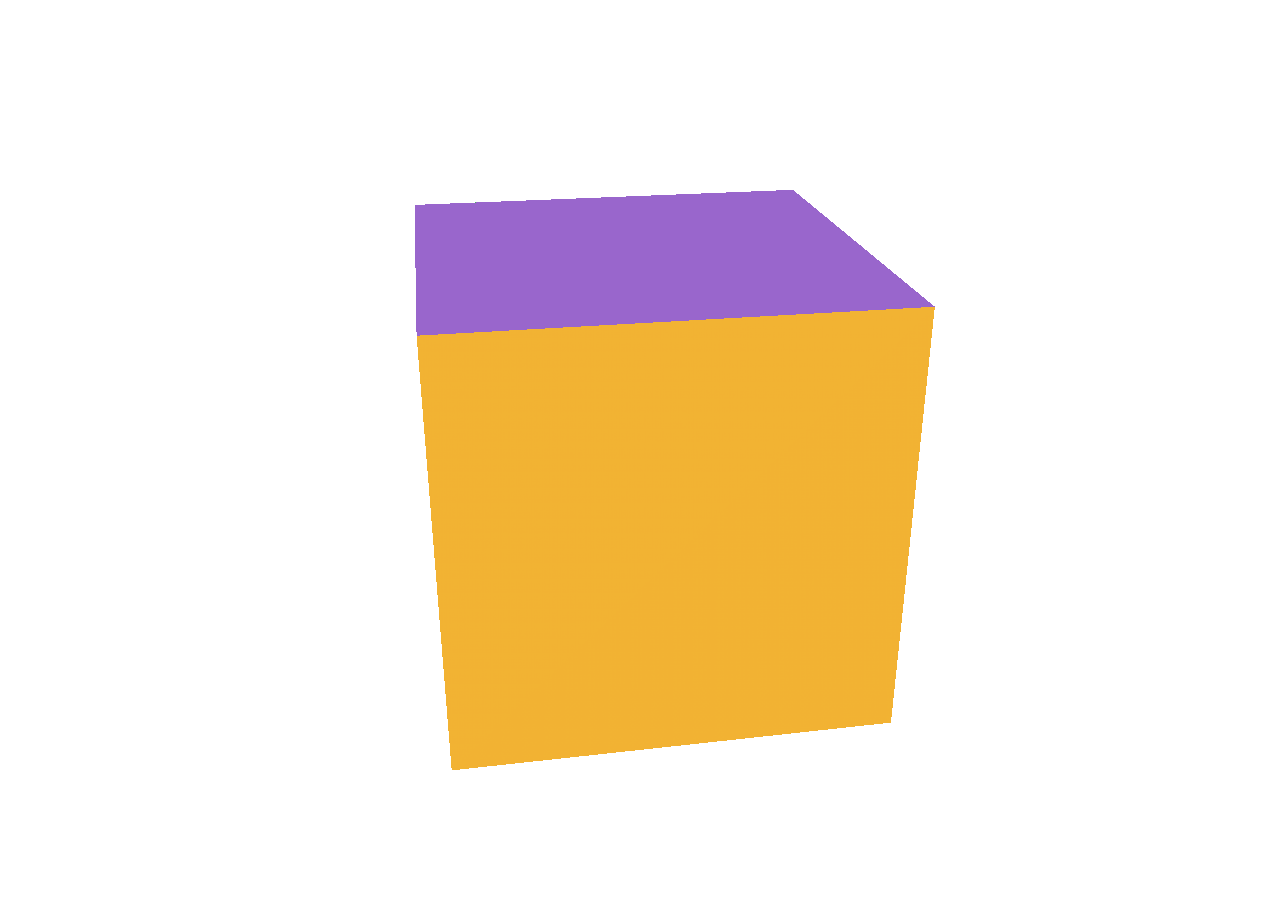
==== examples/a1-opengl-cube/web/index.html @ 6153bc11 "Examples A1 and A2 in raw OpenGL 3.3, browser tests and posters A1: a turning cube, set by the addre" ====
<!DOCTYPE html>
<html lang="en">
<head>
<meta charset="utf-8">
<meta name="viewport" content="width=device-width, initial-scale=1">
<title>Demo</title>
<!--
  slide-frame.html: the page of a demo compiled with Emscripten, made to be shown in a slide (an iframe).
  Copy it next to project.js / project.wasm / project.data as index.html, and adapt CONFIG below.

  The address of the iframe gives the settings:
    index.html?freq=2&model=bunny        arguments of the program: --freq 2 --model bunny
    &controls=freq,model,mode:lbs:drag   controls shown in the panel, in this order; mode:lbs:drag keeps
                                         only the buttons lbs and drag of the parameter mode
    &compact=1                           short labels, small panel
    &panel=tl|tr|bl|br                   corner of the panel (default tr)
    &build=name                          load name/project.js (several builds in one folder)
  The panel is built from the parameters the program declares (slide_bridge.hpp): their ranges, choices
  and labels come from slide_describe().

  The slide can drive the demo with postMessage (also from another origin):
    frame.contentWindow.postMessage({slide: {set: {freq: 3, mode: 'ds'}}}, '*')
    frame.contentWindow.postMessage({slide: {describe: true}}, '*')
  and the demo answers each change, and its start, with {slide: {ready|changed: ..., params: [...]}}.

  The arrow keys and Page Up/Down go to the deck even when the demo has the focus, and the PDF export of
  lhtml-site waits for the first frames (window.__lhtmlReady).
-->
<script>
  var CONFIG = {
    script: 'project.js',                  // the file produced by Emscripten
    defaults: {},                          // arguments given when the address does not, e.g. {gui: '0'}
    readyFrames: 10,                       // frames drawn before the demo is shown and counted as ready
    capture: true,                         // keep the image of the canvas (PDF export, tests); a little slower
    navigationKeys: ['ArrowRight', 'ArrowLeft', 'ArrowDown', 'ArrowUp', 'PageDown', 'PageUp']
  };
</script>
<style>
  html, body { margin: 0; height: 100%; overflow: hidden; background: white; }
  #canvas { display: block; position: fixed; left: 0; top: 0; outline: none; opacity: 0; transition: opacity 0.35s; }
  #canvas.ready { opacity: 1; }
  #status { position: fixed; left: 50%; top: 50%; transform: translate(-50%, -50%); color: #888;
    font: 22px system-ui, sans-serif; }
  #status.error { color: #b00020; max-width: 80%; text-align: center; }

  #controls { position: fixed; right: 12px; top: 12px; padding: 10px 16px; display: none;
    font-family: Palatino, "Palatino Linotype", Georgia, serif; font-size: 28px;
    background: rgba(255, 255, 255, 0.85); border: 1px solid #ddd; border-radius: 10px; }
  #controls.tl { right: auto; left: 12px; }
  #controls.bl { right: auto; left: 12px; top: auto; bottom: 12px; }
  #controls.br { top: auto; bottom: 12px; }
  #controls .row { display: flex; align-items: center; gap: 10px; margin: 4px 0; }
  #controls label { min-width: 200px; }
  #controls input[type=range] { width: 240px; }
  #controls .value { min-width: 60px; text-align: right; font-variant-numeric: tabular-nums; }
  #controls button { font: inherit; font-size: 0.93em; padding: 2px 12px; cursor: pointer;
    border: 1px solid #aaa; border-radius: 6px; background: white; }
  #controls button.on { background: #333; color: white; border-color: #333; }
  #controls.compact { font-size: 20px; padding: 4px 10px; }
  #controls.compact .row { gap: 8px; margin: 1px 0; }
  #controls.compact label { min-width: 0; width: 62px; }
  #controls.compact input[type=range] { width: 130px; }
  #controls.compact .value { min-width: 42px; }
  @media (max-width: 1100px) {
    #controls:not(.compact) { font-size: 24px; padding: 6px 10px; }
    #controls:not(.compact) label { min-width: 150px; }
    #controls:not(.compact) input[type=range] { width: 150px; }
  }
  /* colors of a group of controls (the class given in C++ by .with_class("time")): add yours here */
</style>
<script>
  // The navigation keys go to the deck when the demo has the focus
  window.addEventListener('keydown', function (e) {
    if (window.parent === window || CONFIG.navigationKeys.indexOf(e.key) < 0) return;
    e.stopImmediatePropagation(); e.preventDefault();
    try { window.parent.document.dispatchEvent(new KeyboardEvent('keydown', {key: e.key, bubbles: true})); }
    catch (err) { window.parent.postMessage({slide: {key: e.key}}, '*'); }   // another origin
  }, true);
</script>
</head>
<body>
<canvas id="canvas" tabindex="-1" oncontextmenu="event.preventDefault()"></canvas>
<div id="status">Loading...</div>
<div id="controls"></div>
<script>
(function () {
  var RESERVED = ['controls', 'compact', 'panel', 'build'];
  var canvas = document.getElementById('canvas');
  var statusBox = document.getElementById('status');
  var panel = document.getElementById('controls');
  var query = new URLSearchParams(window.location.search);

  // The canvas keeps its image after each frame, so that it can be captured (PDF export, tests).
  // The GLFW of Emscripten builds the attributes of its WebGL context from its hints only, and
  // ignores Module.webglContextAttributes: they are added here, for this canvas.
  if (CONFIG.capture) {
    var getContext = HTMLCanvasElement.prototype.getContext;
    HTMLCanvasElement.prototype.getContext = function (type, attributes) {
      if (this === canvas && /webgl/.test(type))
        attributes = Object.assign({}, attributes, {preserveDrawingBuffer: true});
      return getContext.call(this, type, attributes);
    };
  }

  function resize() { canvas.width = window.innerWidth; canvas.height = window.innerHeight; }
  resize();
  window.addEventListener('resize', resize);

  // Arguments of the program: the defaults, then the address
  var options = {};
  Object.keys(CONFIG.defaults).forEach(function (key) { options[key] = String(CONFIG.defaults[key]); });
  query.forEach(function (value, key) { if (RESERVED.indexOf(key) < 0) options[key] = value; });
  var args = [];
  Object.keys(options).forEach(function (key) { args.push('--' + key, options[key]); });

  // Ready: the runtime started and a few frames are drawn (the PDF export of lhtml-site waits for it)
  var started = false, params = [], pending = [];
  var markReady;
  var ready = new Promise(function (done) { markReady = done; });
  window.__lhtmlReady = {version: 1, ready: function () { return ready; }};

  var build = (query.get('build') || '').replace(/[^A-Za-z0-9_-]/g, '');
  var prefix = build ? build + '/' : '';
  window.Module = {
    canvas: canvas,
    arguments: args,
    locateFile: function (path) { return prefix + path; },
    print: function (text) { console.log(text); },
    printErr: function (text) { console.warn(text); },
    // Called before main(): the parameters are declared by main, so they are read a few frames later
    onRuntimeInitialized: function () {
      var frames = 0;
      (function count() {
        if (++frames < CONFIG.readyFrames) { requestAnimationFrame(count); return; }
        started = true;
        resize();   // a program may have created its window at a fixed size (glfwCreateWindow resizes the canvas)
        refresh();
        buildPanel();
        pending.forEach(function (m) { receive(m); });
        pending = [];
        canvas.classList.add('ready');
        statusBox.style.display = 'none';
        markReady();
        tellParent({ready: true});
      })();
    },
    onAbort: function (what) { fail('The demo stopped: ' + what); }
  };

  function fail(message) {
    statusBox.textContent = message;
    statusBox.className = 'error';
    statusBox.style.display = 'block';
    markReady();   // the export prints the slide anyway, with the message
  }

  function refresh() {
    try { params = JSON.parse(Module.ccall('slide_describe', 'string', [], [])).params; }
    catch (e) { params = []; console.warn('slide_describe: ' + e); }
  }
  function find(key) { for (var k = 0; k < params.length; ++k) if (params[k].key === key) return params[k]; return null; }

  function setValue(key, value) {
    var ok = Module.ccall('slide_set', 'number', ['string', 'string'], [key, String(value)]);
    refresh();          // a change may change other parameters (a preset): show them all again
    updatePanel();
    tellParent({changed: {key: key, value: value, accepted: !!ok}});
    return ok;
  }

  function tellParent(message) {
    if (window.parent === window) return;
    message.params = params;
    window.parent.postMessage({slide: message}, '*');
  }

  // Messages of the slide: {slide: {set: {key: value, ...}}} or {slide: {describe: true}}
  function receive(m) {
    if (m.set) Object.keys(m.set).forEach(function (key) { setValue(key, m.set[key]); });
    if (m.describe) tellParent({described: true});
  }
  window.addEventListener('message', function (event) {
    var m = event.data && event.data.slide;
    if (!m || typeof m !== 'object') return;
    if (started) receive(m); else pending.push(m);
  });

  // The panel: controls=key1,key2,choice:value1:value2
  var widgets = [];
  function buildPanel() {
    var list = (query.get('controls') || '').split(',').filter(function (s) { return s; });
    if (list.length === 0) return;
    var compact = query.get('compact') === '1';
    if (compact) panel.classList.add('compact');
    var corner = query.get('panel');
    if (['tl', 'bl', 'br'].indexOf(corner) >= 0) panel.classList.add(corner);
    list.forEach(function (entry) {
      var parts = entry.split(':');
      var p = find(parts[0]);
      if (!p) { console.warn('controls: no parameter ' + parts[0]); return; }
      var row = document.createElement('div');
      row.className = 'row' + (p.class ? ' ' + p.class : '');
      var label = (compact && p.short) ? p.short : p.label;
      if (p.type === 'number' || p.type === 'integer') {
        row.innerHTML = '<label></label><input type="range"><span class="value"></span>';
        row.querySelector('label').innerHTML = label;
        var input = row.querySelector('input');
        input.min = p.min; input.max = p.max;
        input.step = p.step > 0 ? p.step : (p.max - p.min) / 100;
        input.addEventListener('input', function () { setValue(p.key, input.value); });
        widgets.push({key: p.key, update: function (q) {
          if (document.activeElement !== input) input.value = q.value;
          row.querySelector('.value').textContent = formatNumber(q.value, input.step);
        }});
      }
      else if (p.type === 'choice') {
        var keep = parts.slice(1);
        var buttons = [];
        p.choices.forEach(function (c) {
          if (keep.length > 0 && keep.indexOf(c[0]) < 0) return;
          var b = document.createElement('button');
          b.innerHTML = c[1];
          b.addEventListener('click', function () { setValue(p.key, c[0]); });
          row.appendChild(b);
          buttons.push([c[0], b]);
        });
        widgets.push({key: p.key, update: function (q) {
          buttons.forEach(function (x) { x[1].classList.toggle('on', x[0] === q.value); });
        }});
      }
      else if (p.type === 'toggle') {
        var t = document.createElement('button');
        t.innerHTML = label;
        t.addEventListener('click', function () { setValue(p.key, find(p.key).value ? '0' : '1'); });
        row.appendChild(t);
        widgets.push({key: p.key, update: function (q) { t.classList.toggle('on', !!q.value); }});
      }
      else if (p.type === 'action') {
        var a = document.createElement('button');
        a.innerHTML = label;
        a.addEventListener('click', function () { setValue(p.key, ''); });
        row.appendChild(a);
      }
      panel.appendChild(row);
    });
    panel.style.display = 'block';
    updatePanel();
  }
  function updatePanel() {
    widgets.forEach(function (w) { var q = find(w.key); if (q) w.update(q); });
  }
  function formatNumber(value, step) {
    var decimals = Math.max(0, Math.min(4, Math.ceil(-Math.log10(Number(step) || 1))));
    return Number(value).toFixed(decimals);
  }

  // The program itself
  var script = document.createElement('script');
  script.src = prefix + CONFIG.script;
  script.async = true;
  script.onerror = function () { fail('Cannot load ' + script.src + ' (open this page with a web server, not as a file)'); };
  document.body.appendChild(script);
})();
</script>
</body>
</html>
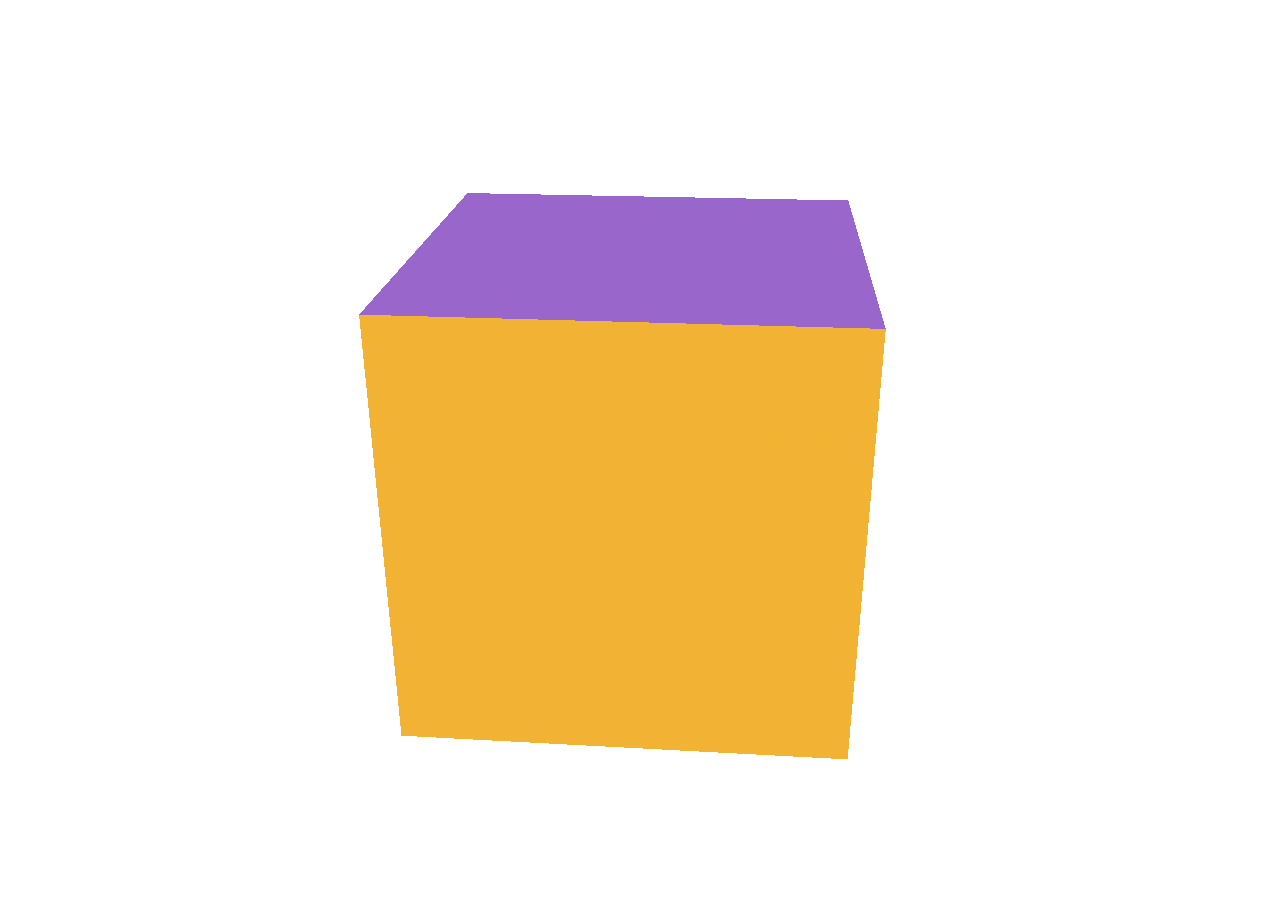
==== commit 6c6bc814: "Examples C6 and C7, readouts sent to the slide C6: interactive marching cubes from the CGP example o" ====
--- a/examples/a1-opengl-cube/web/index.html
+++ b/examples/a1-opengl-cube/web/index.html
@@ -22,6 +22,8 @@
     frame.contentWindow.postMessage({slide: {set: {freq: 3, mode: 'ds'}}}, '*')
     frame.contentWindow.postMessage({slide: {describe: true}}, '*')
   and the demo answers each change, and its start, with {slide: {ready|changed: ..., params: [...]}}.
+  When the program changes values by itself (slide::notify(), a drag with the mouse, a readout), the
+  page sends {slide: {notified: true, params: [...]}}, at most once a frame.
 
   The arrow keys and Page Up/Down go to the deck even when the demo has the focus, and the PDF export of
   lhtml-site waits for the first frames (window.__lhtmlReady).
@@ -144,8 +146,21 @@
         tellParent({ready: true});
       })();
     },
-    onAbort: function (what) { fail('The demo stopped: ' + what); }
+    onAbort: function (what) { fail('The demo stopped: ' + what); },
+    // slide::notify() of the program: values changed by the program itself (a drag, a readout);
+    // shown again at most once a frame
+    slideNotify: function () {
+      if (!started || notifyPending) return;
+      notifyPending = true;
+      requestAnimationFrame(function () {
+        notifyPending = false;
+        refresh();
+        updatePanel();
+        tellParent({notified: true});
+      });
+    }
   };
+  var notifyPending = false;
 
   function fail(message) {
     statusBox.textContent = message;
@@ -235,6 +250,13 @@
         row.appendChild(t);
         widgets.push({key: p.key, update: function (q) { t.classList.toggle('on', !!q.value); }});
       }
+      else if (p.type === 'readout') {
+        row.innerHTML = '<label></label><span class="value"></span>';
+        row.querySelector('label').innerHTML = label;
+        widgets.push({key: p.key, update: function (q) {
+          row.querySelector('.value').textContent = formatNumber(q.value, 0.01);
+        }});
+      }
       else if (p.type === 'action') {
         var a = document.createElement('button');
         a.innerHTML = label;
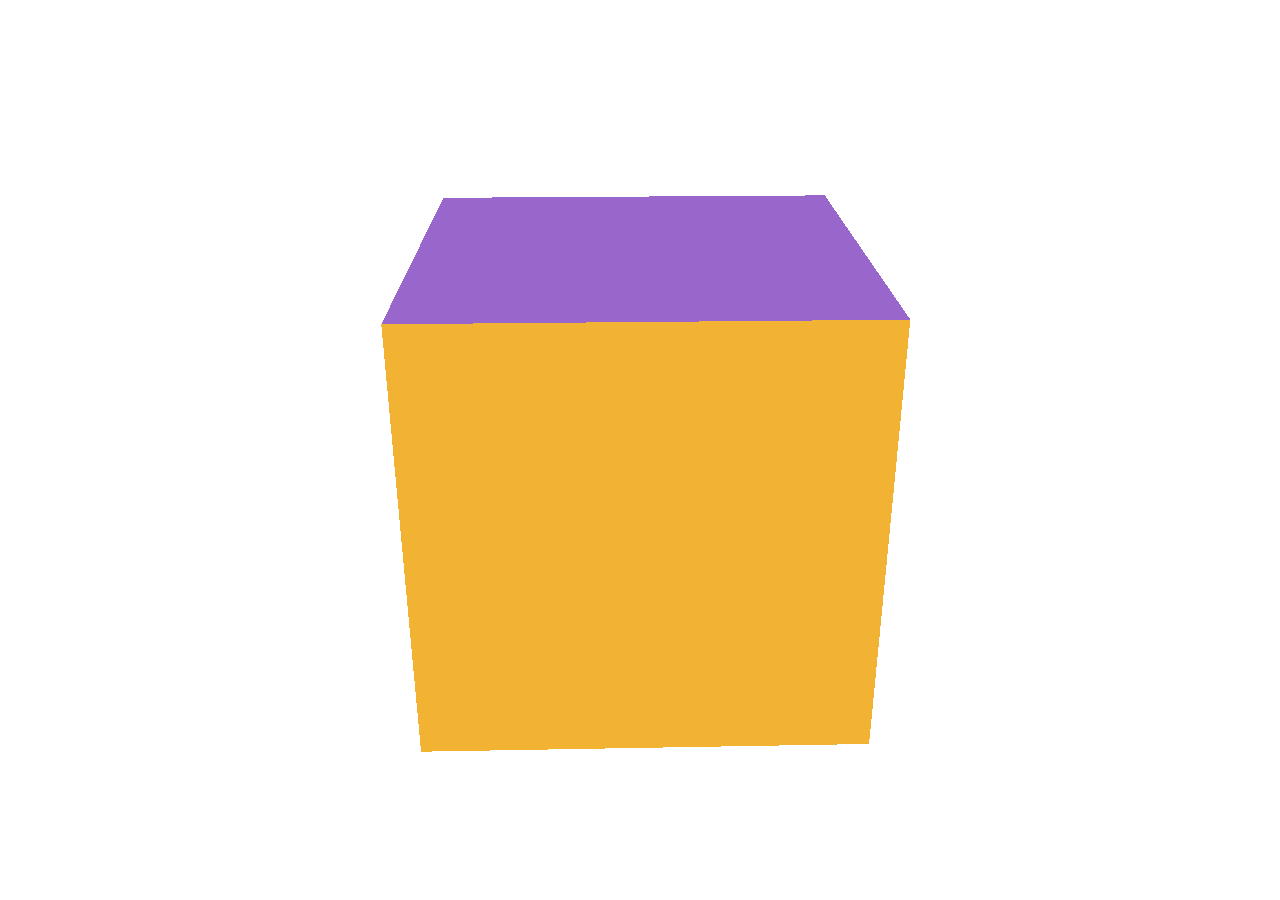
==== commit 4e25da92: "The tutorial Create slides with interactive 3D, as a site of its own The repository becomes the home" ====
--- a/examples/a1-opengl-cube/web/index.html
+++ b/examples/a1-opengl-cube/web/index.html
@@ -71,11 +71,23 @@
   /* colors of a group of controls (the class given in C++ by .with_class("time")): add yours here */
 </style>
 <script>
-  // The navigation keys go to the deck when the demo has the focus
+  // The navigation keys go to the deck when the demo has the focus. A deck of lhtml-site
+  // (from its version with window.__lhtmlNavigation) listens to the keys of its demos itself:
+  // nothing to do then. Other decks: the key is sent to the slide, or posted to another origin.
   window.addEventListener('keydown', function (e) {
-    if (window.parent === window || CONFIG.navigationKeys.indexOf(e.key) < 0) return;
+    if (window.parent === window || e.defaultPrevented || CONFIG.navigationKeys.indexOf(e.key) < 0) return;
+    var parentListens = false;
+    try { parentListens = !!window.parent.__lhtmlNavigation; } catch (err) {}
+    if (parentListens) return;
     e.stopImmediatePropagation(); e.preventDefault();
-    try { window.parent.document.dispatchEvent(new KeyboardEvent('keydown', {key: e.key, bubbles: true})); }
+    try {
+      // the event of the slide carries keyCode and which too: some slide tools (reveal.js) read them
+      var copy = new KeyboardEvent('keydown', {key: e.key, code: e.code, bubbles: true, cancelable: true});
+      var code = {ArrowLeft: 37, ArrowUp: 38, ArrowRight: 39, ArrowDown: 40, PageUp: 33, PageDown: 34}[e.key] || 0;
+      Object.defineProperty(copy, 'keyCode', {get: function () { return code; }});
+      Object.defineProperty(copy, 'which', {get: function () { return code; }});
+      window.parent.document.dispatchEvent(copy);
+    }
     catch (err) { window.parent.postMessage({slide: {key: e.key}}, '*'); }   // another origin
   }, true);
 </script>
